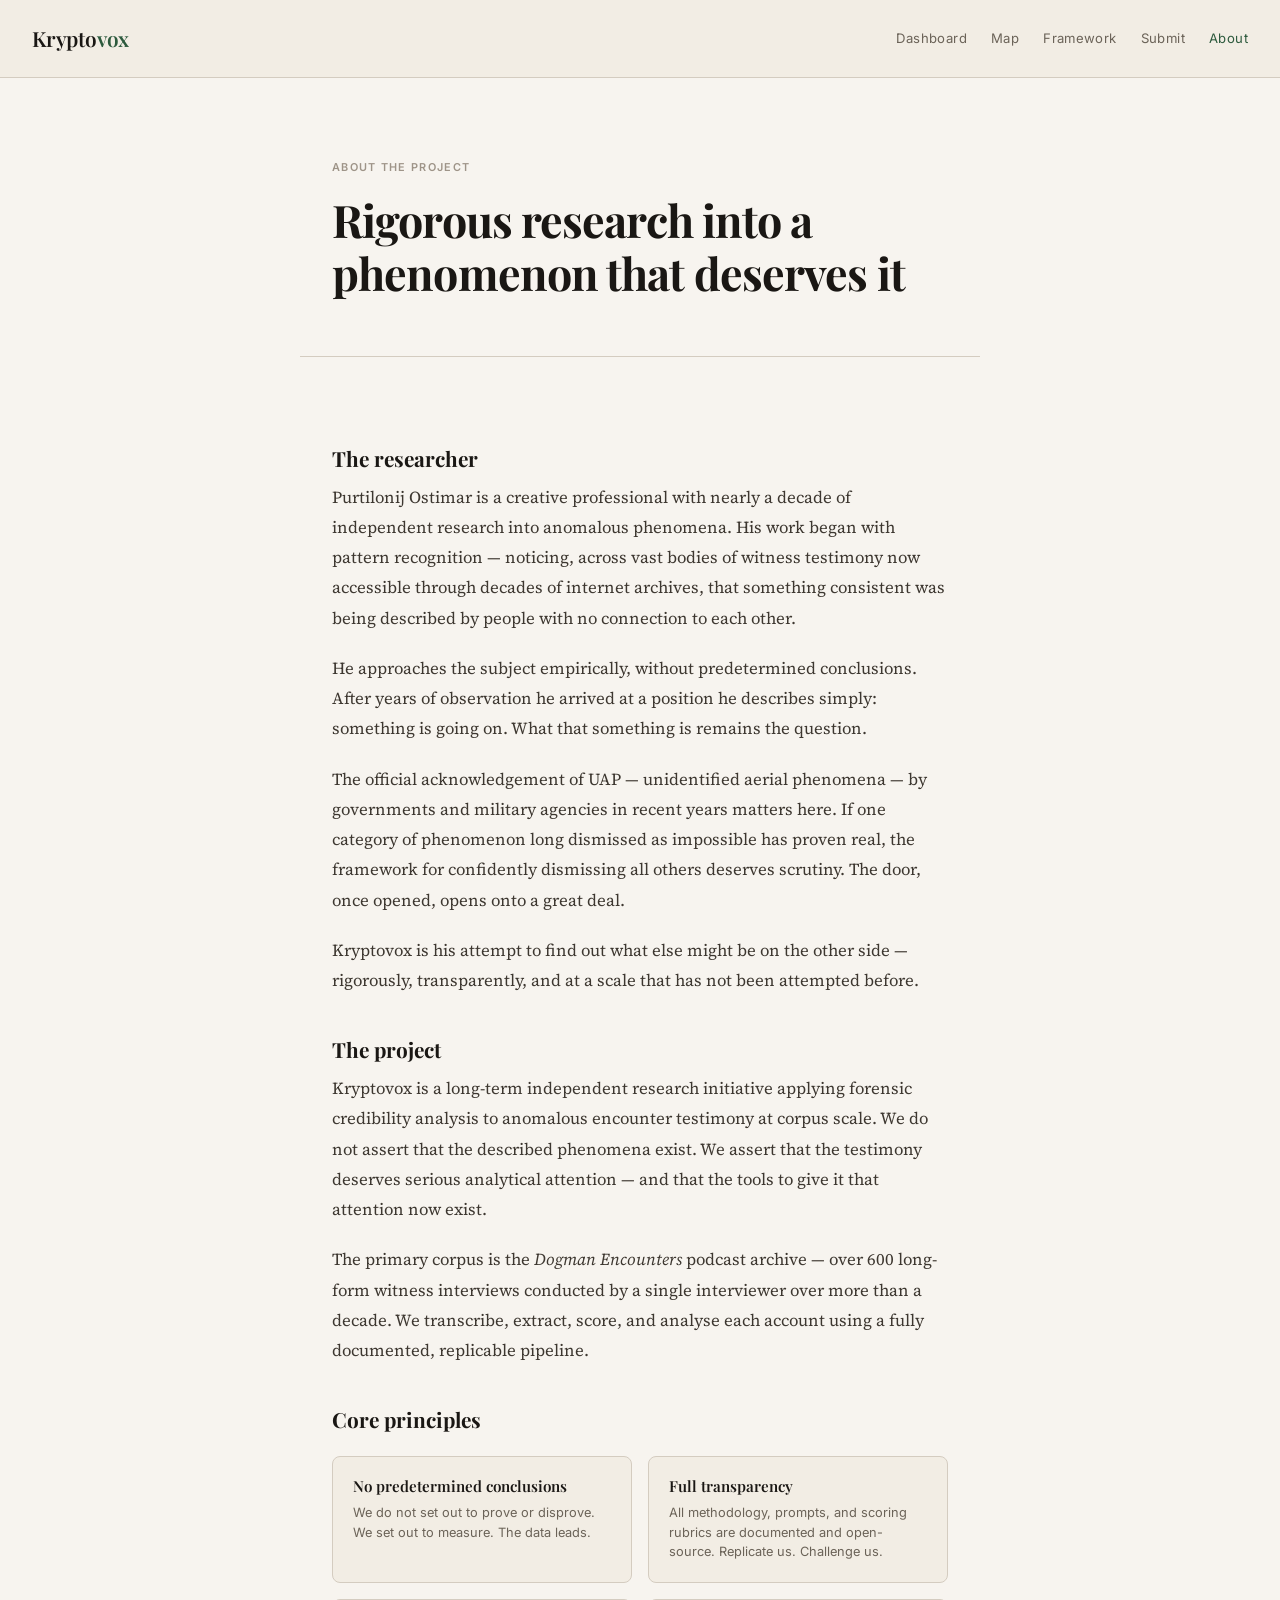
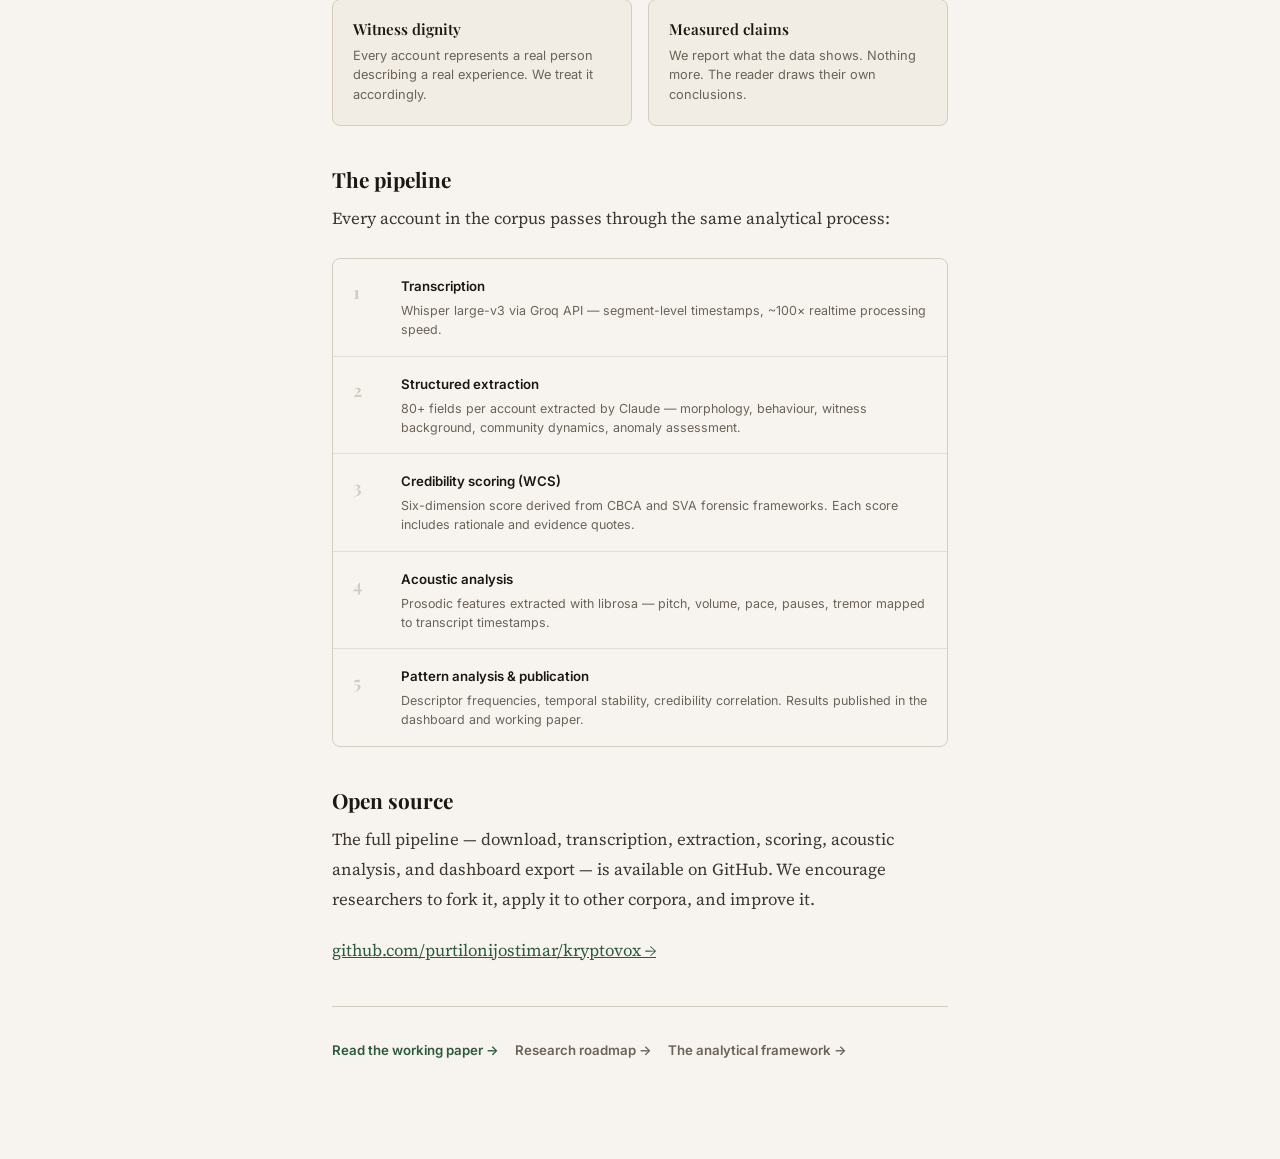
==== docs/about.html @ d1271a33 "design: nav trimmed to 5 items — Dashboard, Map, Framework, Submit, About; paper+roadmap discoverabl" ====
<!DOCTYPE html>
<html lang="en">
<head>
<meta charset="UTF-8">
<meta name="viewport" content="width=device-width, initial-scale=1.0">
<title>Kryptovox — About</title>
<link rel="stylesheet" href="style.css">
<style>
  .about-hero {
    padding: 5rem 2rem 3.5rem;
    border-bottom: 1px solid var(--rule);
    max-width: var(--max-prose);
    margin: 0 auto;
  }
  .about-body {
    max-width: var(--max-prose);
    margin: 0 auto;
    padding: 3rem 2rem 6rem;
  }
  .about-body h2 {
    font-family: var(--serif-display);
    font-size: 1.3rem;
    font-weight: 700;
    color: var(--ink);
    margin: 2.5rem 0 0.75rem;
  }
  .about-body p {
    color: var(--ink-mid);
    margin-bottom: 1.25rem;
  }
  .principles-grid {
    display: grid;
    grid-template-columns: repeat(auto-fit, minmax(240px, 1fr));
    gap: 1rem;
    margin: 1.5rem 0;
  }
  .principle-card {
    background: var(--paper-warm);
    border: 1px solid var(--rule);
    border-radius: 8px;
    padding: 1.25rem;
  }
  .principle-card h3 {
    font-family: var(--serif-display);
    font-size: 0.95rem;
    font-weight: 600;
    color: var(--ink);
    margin-bottom: 0.4rem;
  }
  .principle-card p {
    font-family: var(--sans);
    font-size: 0.8rem;
    color: var(--ink-soft);
    line-height: 1.55;
    margin: 0;
  }
  .pipeline-steps {
    margin: 1.5rem 0;
    border: 1px solid var(--rule);
    border-radius: 8px;
    overflow: hidden;
  }
  .pipeline-step {
    display: flex;
    gap: 1.25rem;
    padding: 1rem 1.25rem;
    border-bottom: 1px solid var(--rule-soft);
    align-items: flex-start;
  }
  .pipeline-step:last-child { border-bottom: none; }
  .pipeline-step-num {
    font-family: var(--serif-display);
    font-size: 1.1rem;
    font-weight: 700;
    color: var(--rule);
    flex-shrink: 0;
    width: 28px;
    padding-top: 1px;
  }
  .pipeline-step-title {
    font-family: var(--sans);
    font-size: 0.83rem;
    font-weight: 600;
    color: var(--ink);
    margin-bottom: 0.2rem;
  }
  .pipeline-step-desc {
    font-family: var(--sans);
    font-size: 0.78rem;
    color: var(--ink-soft);
    line-height: 1.5;
  }
</style>
</head>
<body>
<header class="site-header">
  <a href="landing.html" class="wordmark">Krypto<span>vox</span></a>
  <nav class="site-nav">
    <a href="index.html">Dashboard</a>
    <a href="map.html">Map</a>
    <a href="framework.html">Framework</a>
    <a href="submit.html">Submit</a>
    
    <a href="about.html" class="active">About</a>
  </nav>
</header>

<div class="about-hero">
  <div class="section-label">About the project</div>
  <div class="display-title mt-2">Rigorous research into a phenomenon that deserves it</div>
</div>

<div class="about-body">

  <h2>The researcher</h2>
  <p>
    Purtilonij Ostimar is a creative professional with nearly a decade of independent research into anomalous phenomena.
    His work began with pattern recognition — noticing, across vast bodies of witness testimony now accessible through
    decades of internet archives, that something consistent was being described by people with no connection to each other.
  </p>
  <p>
    He approaches the subject empirically, without predetermined conclusions. After years of observation he arrived at
    a position he describes simply: something is going on. What that something is remains the question.
  </p>
  <p>
    The official acknowledgement of UAP — unidentified aerial phenomena — by governments and military agencies in
    recent years matters here. If one category of phenomenon long dismissed as impossible has proven real,
    the framework for confidently dismissing all others deserves scrutiny. The door, once opened, opens onto a great deal.
  </p>
  <p>
    Kryptovox is his attempt to find out what else might be on the other side — rigorously, transparently,
    and at a scale that has not been attempted before.
  </p>

  <h2>The project</h2>
  <p>
    Kryptovox is a long-term independent research initiative applying forensic credibility analysis to anomalous
    encounter testimony at corpus scale. We do not assert that the described phenomena exist. We assert that the
    testimony deserves serious analytical attention — and that the tools to give it that attention now exist.
  </p>
  <p>
    The primary corpus is the <em>Dogman Encounters</em> podcast archive — over 600 long-form witness interviews
    conducted by a single interviewer over more than a decade. We transcribe, extract, score, and analyse each account
    using a fully documented, replicable pipeline.
  </p>

  <h2>Core principles</h2>
  <div class="principles-grid">
    <div class="principle-card">
      <h3>No predetermined conclusions</h3>
      <p>We do not set out to prove or disprove. We set out to measure. The data leads.</p>
    </div>
    <div class="principle-card">
      <h3>Full transparency</h3>
      <p>All methodology, prompts, and scoring rubrics are documented and open-source. Replicate us. Challenge us.</p>
    </div>
    <div class="principle-card">
      <h3>Witness dignity</h3>
      <p>Every account represents a real person describing a real experience. We treat it accordingly.</p>
    </div>
    <div class="principle-card">
      <h3>Measured claims</h3>
      <p>We report what the data shows. Nothing more. The reader draws their own conclusions.</p>
    </div>
  </div>

  <h2>The pipeline</h2>
  <p>Every account in the corpus passes through the same analytical process:</p>
  <div class="pipeline-steps">
    <div class="pipeline-step">
      <div class="pipeline-step-num">1</div>
      <div>
        <div class="pipeline-step-title">Transcription</div>
        <div class="pipeline-step-desc">Whisper large-v3 via Groq API — segment-level timestamps, ~100× realtime processing speed.</div>
      </div>
    </div>
    <div class="pipeline-step">
      <div class="pipeline-step-num">2</div>
      <div>
        <div class="pipeline-step-title">Structured extraction</div>
        <div class="pipeline-step-desc">80+ fields per account extracted by Claude — morphology, behaviour, witness background, community dynamics, anomaly assessment.</div>
      </div>
    </div>
    <div class="pipeline-step">
      <div class="pipeline-step-num">3</div>
      <div>
        <div class="pipeline-step-title">Credibility scoring (WCS)</div>
        <div class="pipeline-step-desc">Six-dimension score derived from CBCA and SVA forensic frameworks. Each score includes rationale and evidence quotes.</div>
      </div>
    </div>
    <div class="pipeline-step">
      <div class="pipeline-step-num">4</div>
      <div>
        <div class="pipeline-step-title">Acoustic analysis</div>
        <div class="pipeline-step-desc">Prosodic features extracted with librosa — pitch, volume, pace, pauses, tremor mapped to transcript timestamps.</div>
      </div>
    </div>
    <div class="pipeline-step">
      <div class="pipeline-step-num">5</div>
      <div>
        <div class="pipeline-step-title">Pattern analysis &amp; publication</div>
        <div class="pipeline-step-desc">Descriptor frequencies, temporal stability, credibility correlation. Results published in the dashboard and working paper.</div>
      </div>
    </div>
  </div>

  <h2>Open source</h2>
  <p>
    The full pipeline — download, transcription, extraction, scoring, acoustic analysis, and dashboard export —
    is available on GitHub. We encourage researchers to fork it, apply it to other corpora, and improve it.
  </p>
  <p>
    <a href="https://github.com/purtilonijostimar/kryptovox" style="color:var(--accent)">github.com/purtilonijostimar/kryptovox →</a>
  </p>

  <div style="display:flex;gap:1rem;flex-wrap:wrap;margin-top:2.5rem;padding-top:2rem;border-top:1px solid var(--rule)">
    <a href="paper.html" style="font-family:var(--sans);font-size:0.83rem;font-weight:600;color:var(--accent);text-decoration:none">Read the working paper →</a>
    <a href="roadmap.html" style="font-family:var(--sans);font-size:0.83rem;font-weight:600;color:var(--ink-soft);text-decoration:none">Research roadmap →</a>
    <a href="framework.html" style="font-family:var(--sans);font-size:0.83rem;font-weight:600;color:var(--ink-soft);text-decoration:none">The analytical framework →</a>
  </div>

</div>
</body>
</html>
---- docs/style.css ----
/* Kryptovox — Shared Design System */
@import url('https://fonts.googleapis.com/css2?family=Playfair+Display:ital,wght@0,400;0,600;0,700;1,400;1,600&family=Source+Serif+4:ital,opsz,wght@0,8..60,300;0,8..60,400;0,8..60,600;1,8..60,300;1,8..60,400&family=Inter:wght@300;400;500;600&display=swap');

:root {
  /* Paper palette */
  --paper:        #f7f4ef;
  --paper-warm:   #f2ede4;
  --paper-deep:   #e8e0d0;
  --ink:          #1a1714;
  --ink-mid:      #3d3730;
  --ink-soft:     #6b6358;
  --ink-faint:    #9e9488;
  --rule:         #d4ccc0;
  --rule-soft:    #e4ddd4;

  /* Accent — deep forest green */
  --accent:       #2d5a3d;
  --accent-light: #4a8a5e;
  --accent-bg:    #eef4f0;

  /* Warm amber for highlights */
  --amber:        #8a6420;
  --amber-bg:     #fdf6e8;

  /* Danger / flag */
  --flag:         #7a2020;
  --flag-bg:      #fdf0f0;

  /* Typography */
  --serif-display: 'Playfair Display', Georgia, serif;
  --serif-body:    'Source Serif 4', Georgia, serif;
  --sans:          'Inter', system-ui, sans-serif;

  /* Spacing */
  --max-prose:    680px;
  --max-wide:     1100px;
}

*, *::before, *::after { box-sizing: border-box; margin: 0; padding: 0; }

html { scroll-behavior: smooth; }

body {
  background:  var(--paper);
  color:       var(--ink);
  font-family: var(--serif-body);
  font-size:   1.05rem;
  line-height: 1.8;
  -webkit-font-smoothing: antialiased;
}

/* ── Site Header ─────────────────────────────────────────────────── */
.site-header {
  background:    var(--paper-warm);
  border-bottom: 1px solid var(--rule);
  padding:       1.25rem 2rem;
  display:       flex;
  align-items:   center;
  justify-content: space-between;
  gap:           1rem;
}
.site-nav {
  display:    flex;
  gap:        1.5rem;
  align-items: center;
  font-family: var(--sans);
  font-size:  0.82rem;
  letter-spacing: 0.03em;
  flex-wrap:  wrap;
}
.site-nav a {
  color:           var(--ink-soft);
  text-decoration: none;
  transition:      color 0.15s;
}
.site-nav a:hover,
.site-nav a.active { color: var(--accent); }

.wordmark {
  font-family: var(--serif-display);
  font-size:   1.3rem;
  font-weight: 600;
  color:       var(--ink);
  letter-spacing: -0.01em;
  text-decoration: none;
}
.wordmark span { color: var(--accent); }

/* ── Typography ──────────────────────────────────────────────────── */
h1, h2, h3, h4 {
  font-family:  var(--serif-display);
  line-height:  1.25;
  color:        var(--ink);
}

.display-title {
  font-family:  var(--serif-display);
  font-size:    clamp(1.8rem, 4vw, 2.8rem);
  font-weight:  700;
  line-height:  1.18;
  letter-spacing: -0.02em;
  color:        var(--ink);
}

.display-subtitle {
  font-family:  var(--serif-body);
  font-size:    1.15rem;
  font-weight:  300;
  font-style:   italic;
  color:        var(--ink-soft);
  line-height:  1.6;
}

p {
  margin-bottom: 1.25rem;
  color:         var(--ink-mid);
}

/* ── Section label (all-caps sans) ──────────────────────────────── */
.section-label {
  font-family:    var(--sans);
  font-size:      0.68rem;
  font-weight:    600;
  text-transform: uppercase;
  letter-spacing: 0.12em;
  color:          var(--ink-faint);
  margin-bottom:  0.6rem;
}

/* ── Pull quote ──────────────────────────────────────────────────── */
.pull-quote {
  font-family:  var(--serif-display);
  font-size:    clamp(1.1rem, 2.5vw, 1.5rem);
  font-style:   italic;
  line-height:  1.5;
  color:        var(--ink);
  border-left:  3px solid var(--accent);
  padding:      0.75rem 0 0.75rem 1.5rem;
  margin:       2rem 0;
}

/* ── Evidence quote ──────────────────────────────────────────────── */
.evidence-quote {
  background:   var(--amber-bg);
  border-left:  3px solid var(--amber);
  padding:      0.6rem 1rem;
  border-radius: 0 4px 4px 0;
  font-style:   italic;
  font-size:    0.88rem;
  color:        var(--amber);
  margin:       0.4rem 0;
}

/* ── Abstract box ────────────────────────────────────────────────── */
.abstract-box {
  background:   var(--paper-deep);
  border:       1px solid var(--rule);
  border-radius: 6px;
  padding:      1.5rem 1.75rem;
  margin:       2rem 0 2.5rem;
}
.abstract-box p {
  font-size:   0.92rem;
  line-height: 1.75;
  color:       var(--ink-mid);
  margin:      0;
}

/* ── Section divider ─────────────────────────────────────────────── */
.section-rule {
  border:        none;
  border-top:    1px solid var(--rule);
  margin:        3rem 0 2rem;
}

/* ── Stat card ───────────────────────────────────────────────────── */
.stat-card {
  background:    var(--paper-warm);
  border:        1px solid var(--rule);
  border-radius: 8px;
  padding:       1.25rem 1.5rem;
  display:       flex;
  flex-direction: column;
  gap:           0.3rem;
}
.stat-card .stat-value {
  font-family:   var(--serif-display);
  font-size:     2rem;
  font-weight:   700;
  line-height:   1;
  color:         var(--ink);
}
.stat-card .stat-label {
  font-family:   var(--sans);
  font-size:     0.72rem;
  font-weight:   500;
  color:         var(--ink-soft);
  line-height:   1.3;
}
.stat-card .stat-label-note {
  color:         var(--ink-faint);
  font-weight:   400;
}

/* ── WCS badge ───────────────────────────────────────────────────── */
.wcs-badge {
  display:       inline-block;
  font-family:   var(--sans);
  font-size:     0.72rem;
  font-weight:   600;
  padding:       3px 10px;
  border-radius: 999px;
  letter-spacing: 0.04em;
}
.band-Exceptional { background: #d4edda; color: #155724; border: 1px solid #b8ddc5; }
.band-Strong      { background: #d4e3f5; color: #1a3a5c; border: 1px solid #b8d0ea; }
.band-Moderate    { background: #fef3d4; color: #7a5800; border: 1px solid #f0dea0; }
.band-Weak        { background: #fde8d4; color: #7a3000; border: 1px solid #f0c8a0; }
.band-Unreliable  { background: #fdd4d4; color: #7a0000; border: 1px solid #f0a0a0; }

/* ── Flag chips ──────────────────────────────────────────────────── */
.flag-chip {
  display:       inline-block;
  font-family:   var(--sans);
  font-size:     0.68rem;
  padding:       2px 8px;
  border-radius: 999px;
  background:    var(--paper-deep);
  color:         var(--ink-faint);
  border:        1px solid var(--rule);
}
.flag-chip.active {
  background:    var(--accent-bg);
  color:         var(--accent);
  border-color:  #b8d4c0;
}

/* ── Account card ────────────────────────────────────────────────── */
.account-card {
  background:    var(--paper-warm);
  border:        1px solid var(--rule);
  border-radius: 8px;
  padding:       1.25rem;
  cursor:        pointer;
  transition:    border-color 0.15s, box-shadow 0.15s;
}
.account-card:hover {
  border-color: var(--accent-light);
  box-shadow:   0 2px 12px rgba(45, 90, 61, 0.08);
}
.account-card .card-title {
  font-family:  var(--serif-display);
  font-size:    0.92rem;
  font-weight:  600;
  line-height:  1.35;
  color:        var(--ink);
  margin-bottom: 0.6rem;
}

/* ── Dim bars ────────────────────────────────────────────────────── */
.dim-bars {
  display:               grid;
  grid-template-columns: repeat(6, 1fr);
  gap:                   4px;
  margin:                0.75rem 0;
}
.dim-bar { text-align: center; }
.dim-bar .bar-wrap {
  background:    var(--rule-soft);
  border-radius: 3px;
  height:        36px;
  display:       flex;
  align-items:   flex-end;
  overflow:      hidden;
}
.dim-bar .bar-fill {
  width:         100%;
  border-radius: 3px;
  transition:    height 0.3s;
}
.dim-bar .dim-label {
  font-family:   var(--sans);
  font-size:     0.6rem;
  color:         var(--ink-faint);
  margin-top:    3px;
  letter-spacing: 0.04em;
}
.dim-bar .dim-val {
  font-family:   var(--sans);
  font-size:     0.68rem;
  font-weight:   600;
  color:         var(--ink-mid);
}

/* ── Table ───────────────────────────────────────────────────────── */
table {
  width:           100%;
  border-collapse: collapse;
  font-family:     var(--sans);
  font-size:       0.83rem;
  margin:          1.5rem 0;
}
th {
  text-align:    left;
  padding:       0.5rem 0.75rem;
  background:    var(--paper-deep);
  color:         var(--ink-soft);
  font-weight:   600;
  border-bottom: 2px solid var(--rule);
  font-size:     0.75rem;
  text-transform: uppercase;
  letter-spacing: 0.05em;
}
td {
  padding:       0.5rem 0.75rem;
  border-bottom: 1px solid var(--rule-soft);
  color:         var(--ink-mid);
}
tr:last-child td { border-bottom: none; }
tr:hover td { background: var(--paper-deep); }

/* ── Modal ───────────────────────────────────────────────────────── */
.modal-overlay {
  display:    none;
  position:   fixed;
  inset:      0;
  background: rgba(26, 23, 20, 0.6);
  backdrop-filter: blur(3px);
  z-index:    100;
  overflow-y: auto;
  padding:    2rem;
}
.modal-overlay.open { display: flex; align-items: flex-start; justify-content: center; }
.modal-box {
  background:    var(--paper);
  border:        1px solid var(--rule);
  border-radius: 10px;
  max-width:     760px;
  width:         100%;
  padding:       2.5rem;
  position:      relative;
  margin:        auto;
  box-shadow:    0 8px 40px rgba(26,23,20,0.15);
}
.modal-close {
  position:   absolute;
  top:        1.25rem;
  right:      1.25rem;
  background: none;
  border:     none;
  color:      var(--ink-faint);
  font-size:  1.2rem;
  cursor:     pointer;
  font-family: var(--sans);
  padding:    4px 8px;
  border-radius: 4px;
  transition: background 0.15s;
}
.modal-close:hover { background: var(--paper-deep); }

/* ── Filter bar ──────────────────────────────────────────────────── */
.filter-bar {
  display:     flex;
  gap:         0.5rem;
  flex-wrap:   wrap;
  align-items: center;
  margin-bottom: 1.5rem;
}
.filter-btn {
  font-family:  var(--sans);
  font-size:    0.78rem;
  padding:      5px 14px;
  border-radius: 999px;
  border:       1px solid var(--rule);
  background:   var(--paper-warm);
  color:        var(--ink-soft);
  cursor:       pointer;
  transition:   all 0.15s;
  letter-spacing: 0.02em;
}
.filter-btn:hover { border-color: var(--accent-light); color: var(--accent); }
.filter-btn.active {
  background:   var(--accent);
  border-color: var(--accent);
  color:        white;
}
.filter-input {
  font-family:  var(--sans);
  font-size:    0.78rem;
  padding:      5px 14px;
  border-radius: 999px;
  border:       1px solid var(--rule);
  background:   white;
  color:        var(--ink);
  outline:      none;
  width:        200px;
}
.filter-input:focus { border-color: var(--accent-light); }

/* ── TOC ─────────────────────────────────────────────────────────── */
.toc-box {
  background:    var(--paper-warm);
  border:        1px solid var(--rule);
  border-radius: 6px;
  padding:       1.25rem 1.5rem;
  margin:        2rem 0;
}
.toc-box ol {
  padding-left: 1.25rem;
  font-family:  var(--sans);
  font-size:    0.85rem;
}
.toc-box li { margin-bottom: 0.3rem; }
.toc-box a { color: var(--accent); text-decoration: none; }
.toc-box a:hover { text-decoration: underline; }

/* ── Placeholder ─────────────────────────────────────────────────── */
.placeholder-block {
  background:    var(--paper-deep);
  border:        1px dashed var(--rule);
  border-radius: 6px;
  padding:       1rem 1.25rem;
  font-family:   var(--sans);
  font-size:     0.8rem;
  color:         var(--ink-faint);
  font-style:    italic;
  margin:        1.5rem 0;
}

/* ── Utilities ───────────────────────────────────────────────────── */
.prose { max-width: var(--max-prose); margin: 0 auto; }
.wide  { max-width: var(--max-wide);  margin: 0 auto; }
.container { padding: 0 2rem; }

.text-muted   { color: var(--ink-faint); }
.text-sans    { font-family: var(--sans); }
.text-display { font-family: var(--serif-display); }
.text-sm      { font-size: 0.83rem; }
.text-xs      { font-size: 0.72rem; }

.mt-1 { margin-top: 0.5rem; }
.mt-2 { margin-top: 1rem; }
.mt-3 { margin-top: 1.5rem; }
.mt-4 { margin-top: 2rem; }
.mb-1 { margin-bottom: 0.5rem; }
.mb-2 { margin-bottom: 1rem; }
.mb-3 { margin-bottom: 1.5rem; }
.mb-4 { margin-bottom: 2rem; }

/* ── Responsive ──────────────────────────────────────────────────── */
@media (max-width: 640px) {
  .site-header { padding: 1rem; }
  .container   { padding: 0 1rem; }
  .modal-overlay { padding: 1rem; }
  .modal-box   { padding: 1.5rem; }
}
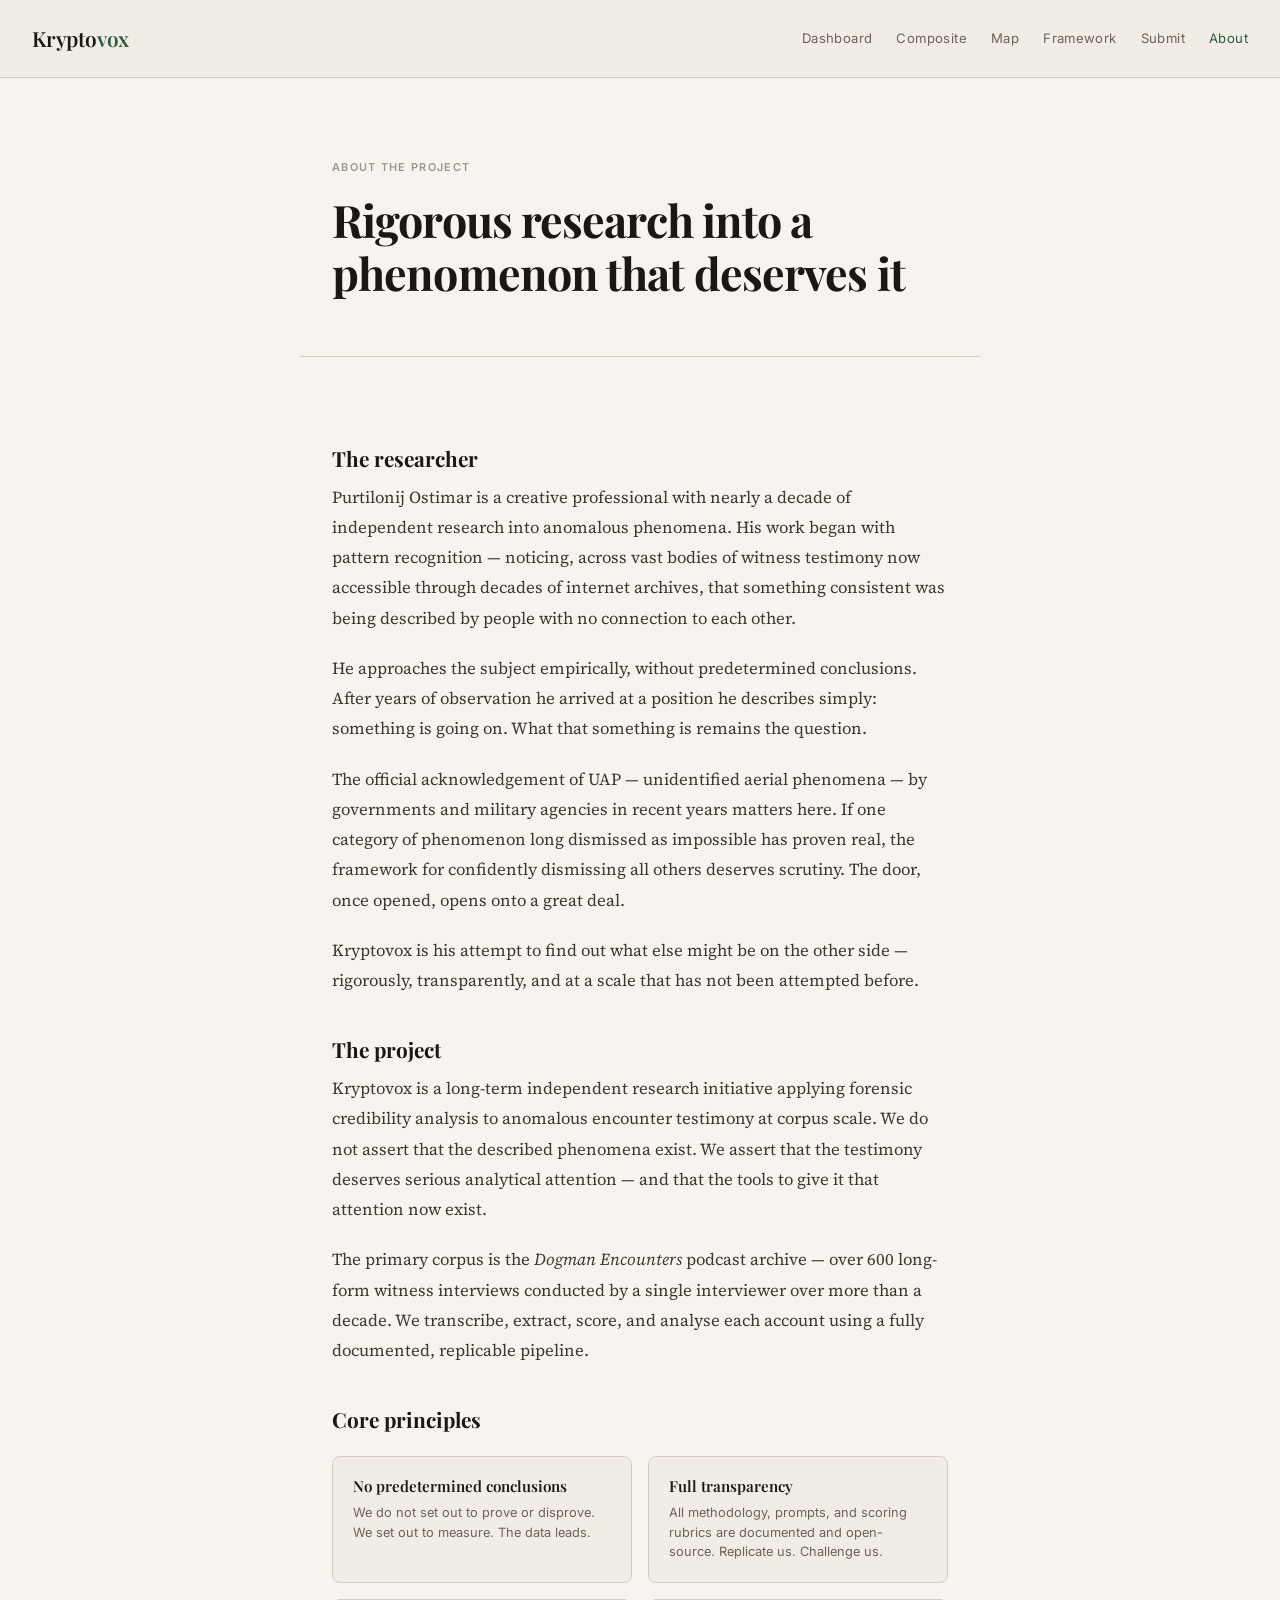
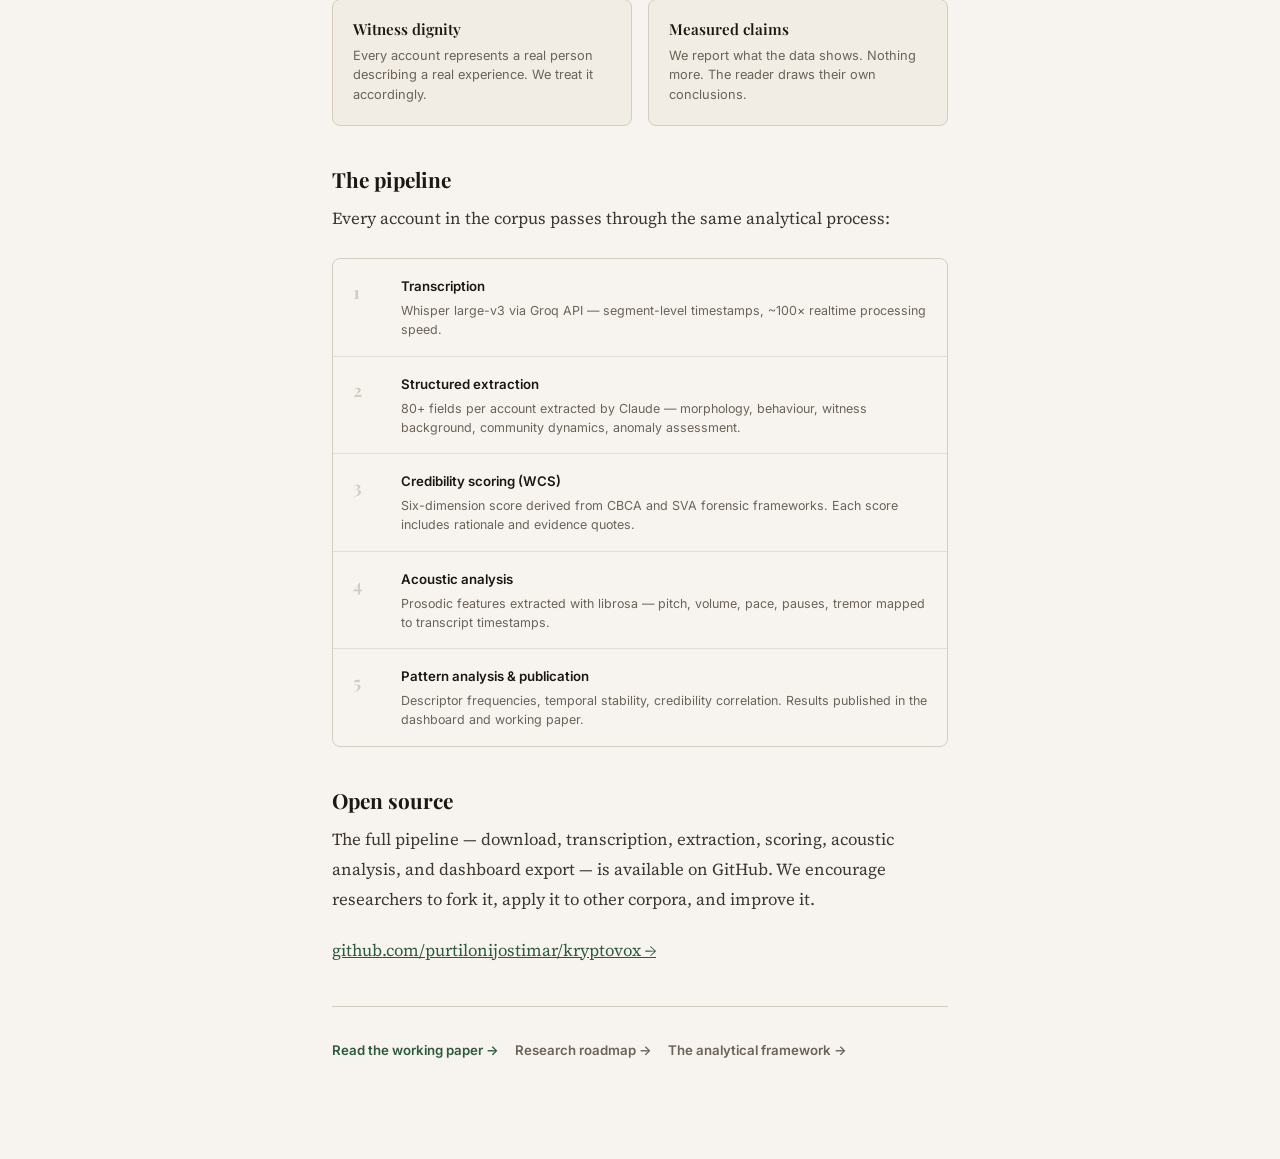
==== commit 50a9ae24: "feat: forensic composite profile page — morphology, colouration, behaviour, SVG silhouette, witness " ====
--- a/docs/about.html
+++ b/docs/about.html
@@ -97,10 +97,10 @@
   <a href="landing.html" class="wordmark">Krypto<span>vox</span></a>
   <nav class="site-nav">
     <a href="index.html">Dashboard</a>
+    <a href="composite.html">Composite</a>
     <a href="map.html">Map</a>
     <a href="framework.html">Framework</a>
     <a href="submit.html">Submit</a>
-    
     <a href="about.html" class="active">About</a>
   </nav>
 </header>
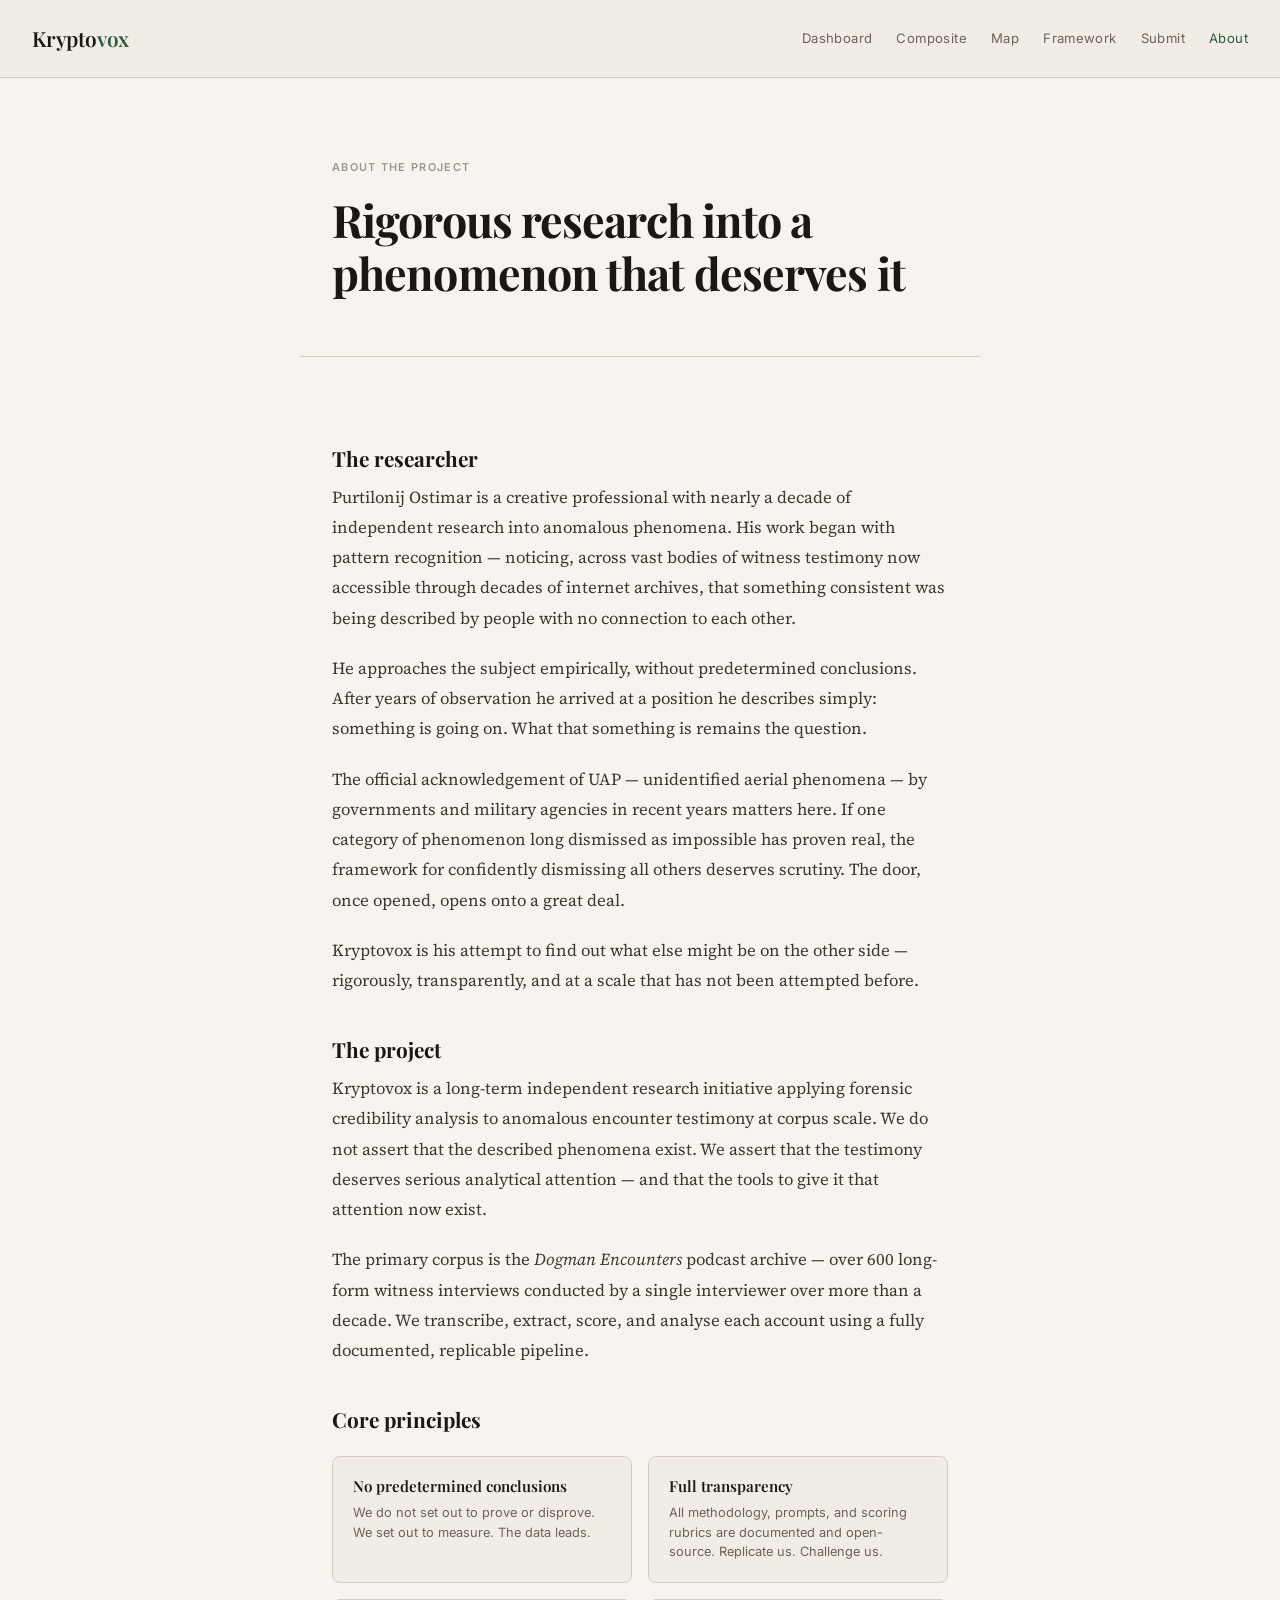
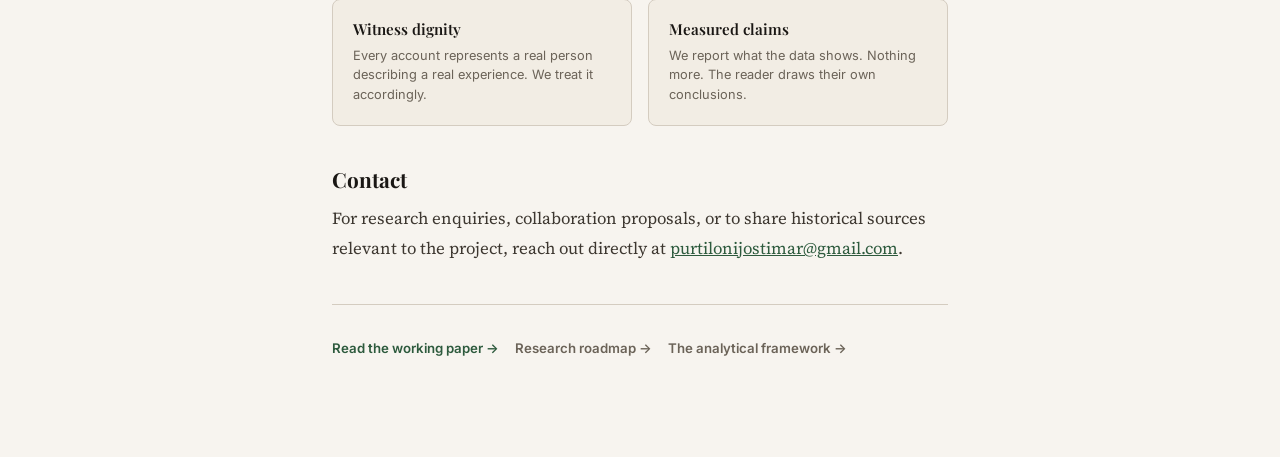
==== commit 0b9ad66d: "feat: about page — remove pipeline + open source sections; add contact email" ====
--- a/docs/about.html
+++ b/docs/about.html
@@ -164,53 +164,10 @@
     </div>
   </div>
 
-  <h2>The pipeline</h2>
-  <p>Every account in the corpus passes through the same analytical process:</p>
-  <div class="pipeline-steps">
-    <div class="pipeline-step">
-      <div class="pipeline-step-num">1</div>
-      <div>
-        <div class="pipeline-step-title">Transcription</div>
-        <div class="pipeline-step-desc">Whisper large-v3 via Groq API — segment-level timestamps, ~100× realtime processing speed.</div>
-      </div>
-    </div>
-    <div class="pipeline-step">
-      <div class="pipeline-step-num">2</div>
-      <div>
-        <div class="pipeline-step-title">Structured extraction</div>
-        <div class="pipeline-step-desc">80+ fields per account extracted by Claude — morphology, behaviour, witness background, community dynamics, anomaly assessment.</div>
-      </div>
-    </div>
-    <div class="pipeline-step">
-      <div class="pipeline-step-num">3</div>
-      <div>
-        <div class="pipeline-step-title">Credibility scoring (WCS)</div>
-        <div class="pipeline-step-desc">Six-dimension score derived from CBCA and SVA forensic frameworks. Each score includes rationale and evidence quotes.</div>
-      </div>
-    </div>
-    <div class="pipeline-step">
-      <div class="pipeline-step-num">4</div>
-      <div>
-        <div class="pipeline-step-title">Acoustic analysis</div>
-        <div class="pipeline-step-desc">Prosodic features extracted with librosa — pitch, volume, pace, pauses, tremor mapped to transcript timestamps.</div>
-      </div>
-    </div>
-    <div class="pipeline-step">
-      <div class="pipeline-step-num">5</div>
-      <div>
-        <div class="pipeline-step-title">Pattern analysis &amp; publication</div>
-        <div class="pipeline-step-desc">Descriptor frequencies, temporal stability, credibility correlation. Results published in the dashboard and working paper.</div>
-      </div>
-    </div>
-  </div>
-
-  <h2>Open source</h2>
+  <h2>Contact</h2>
   <p>
-    The full pipeline — download, transcription, extraction, scoring, acoustic analysis, and dashboard export —
-    is available on GitHub. We encourage researchers to fork it, apply it to other corpora, and improve it.
-  </p>
-  <p>
-    <a href="https://github.com/purtilonijostimar/kryptovox" style="color:var(--accent)">github.com/purtilonijostimar/kryptovox →</a>
+    For research enquiries, collaboration proposals, or to share historical sources relevant to the project,
+    reach out directly at <a href="mailto:purtilonijostimar@gmail.com" style="color:var(--accent)">purtilonijostimar@gmail.com</a>.
   </p>
 
   <div style="display:flex;gap:1rem;flex-wrap:wrap;margin-top:2.5rem;padding-top:2rem;border-top:1px solid var(--rule)">
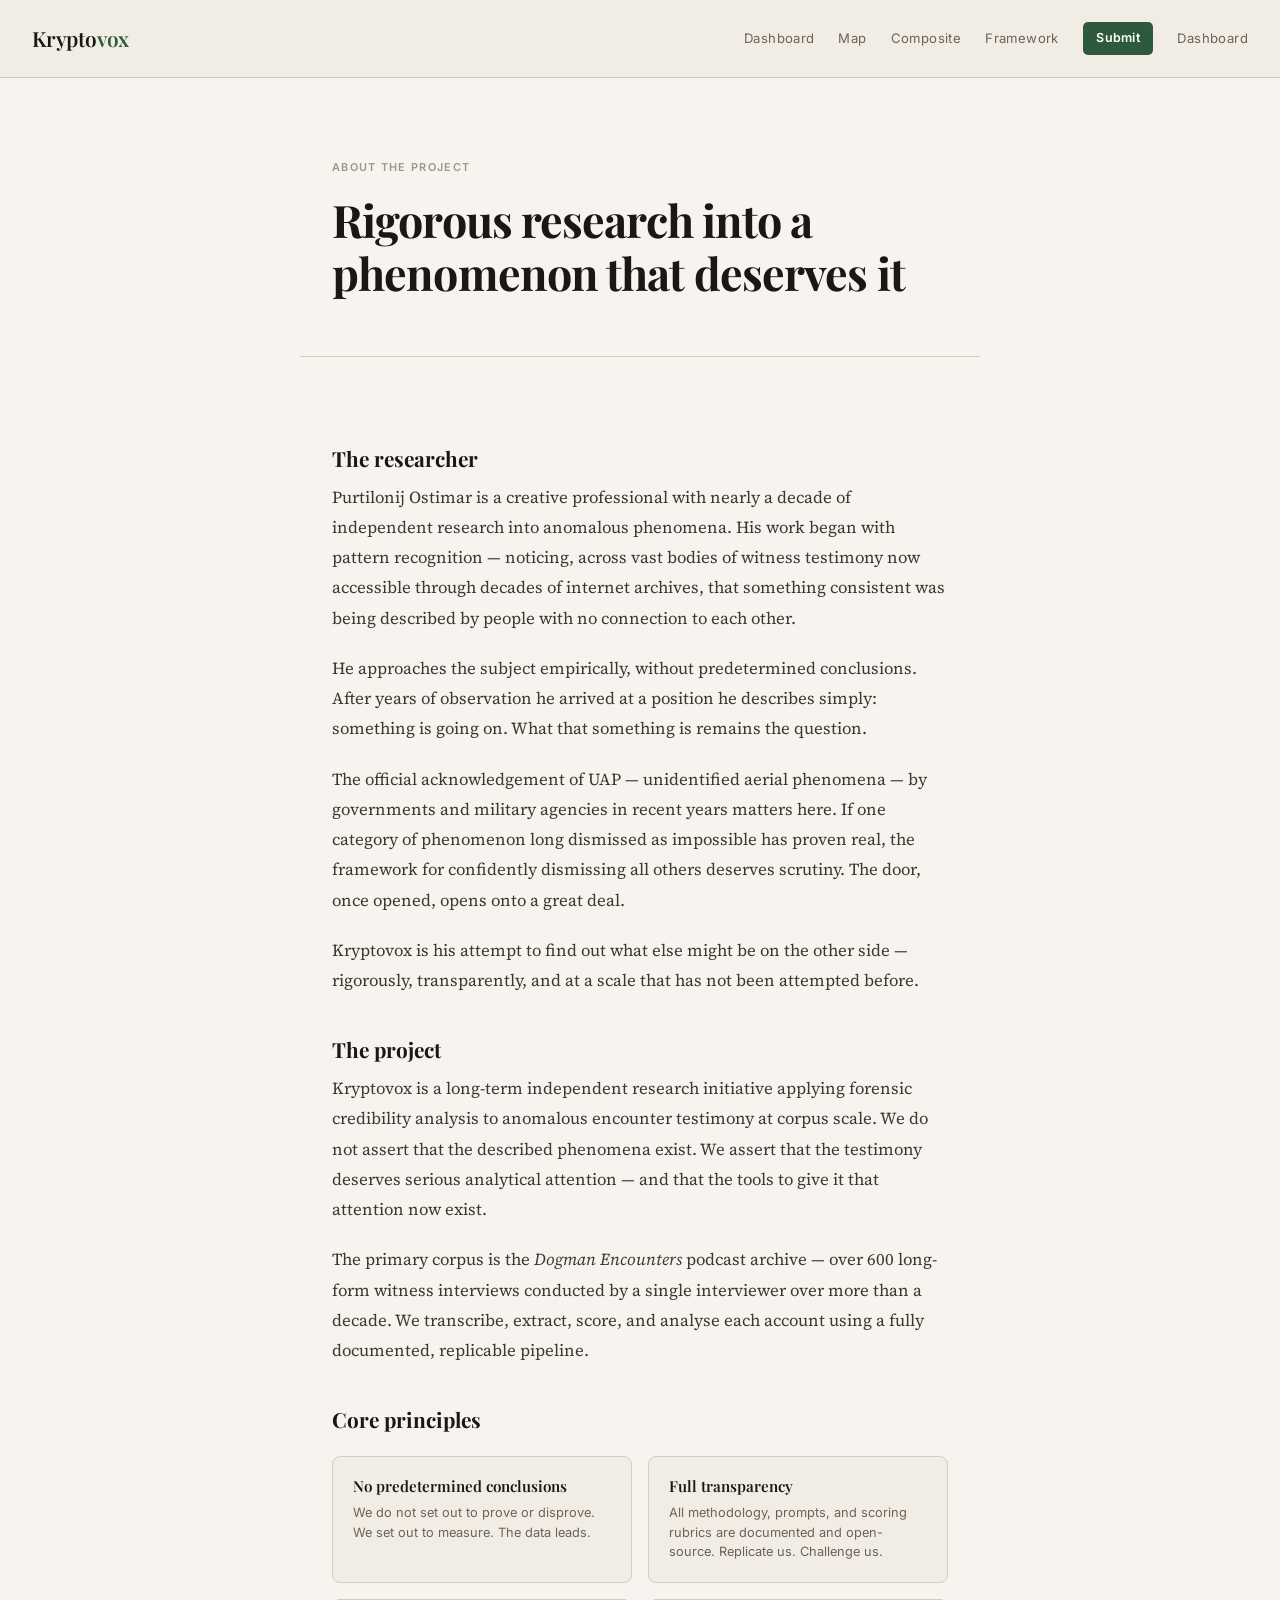
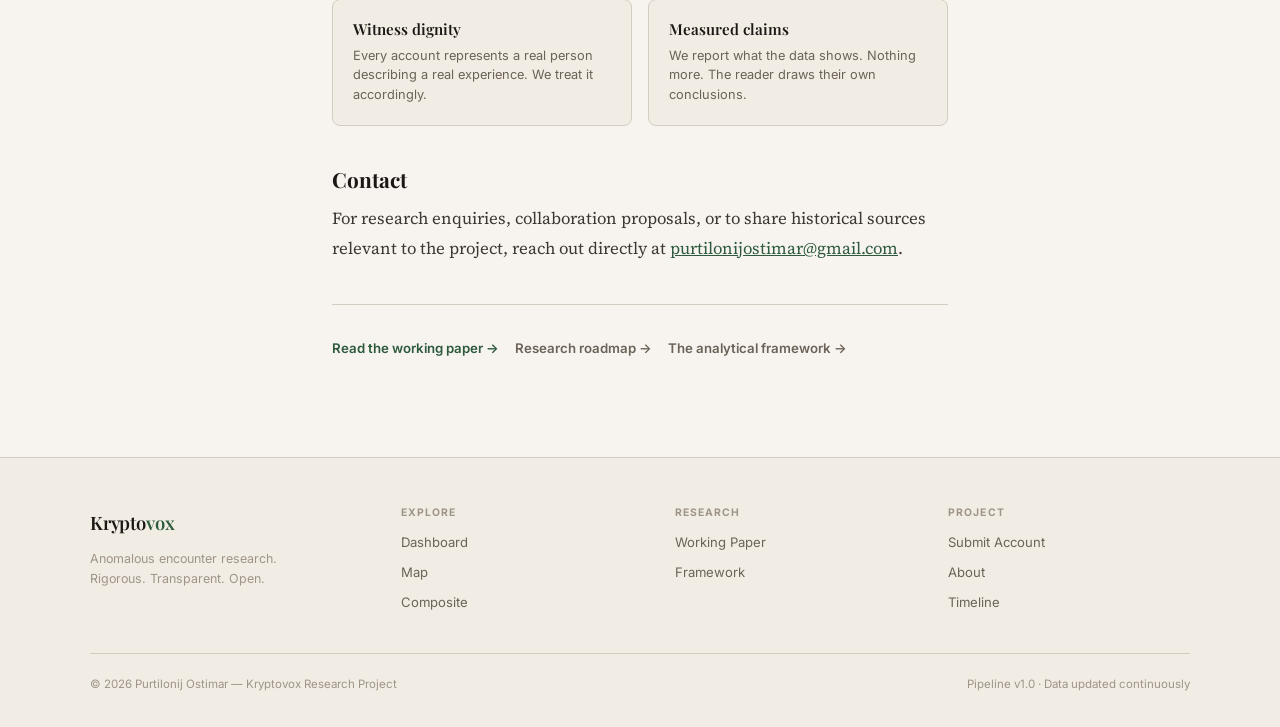
==== commit 25823866: "feat: unified nav (Dashboard/Map/Composite/Framework/Submit-btn) + 3-col footer on all 10 pages; foo" ====
--- a/docs/about.html
+++ b/docs/about.html
@@ -97,11 +97,11 @@
   <a href="landing.html" class="wordmark">Krypto<span>vox</span></a>
   <nav class="site-nav">
     <a href="index.html">Dashboard</a>
+    <a href="map.html">Map</a>
     <a href="composite.html">Composite</a>
-    <a href="map.html">Map</a>
     <a href="framework.html">Framework</a>
-    <a href="submit.html">Submit</a>
-    <a href="about.html" class="active">About</a>
+    <a href="submit.html" class="nav-submit">Submit</a>
+    <a href="index.html">Dashboard</a>
   </nav>
 </header>
 
@@ -177,5 +177,37 @@
   </div>
 
 </div>
+
+<footer class="site-footer">
+  <div class="site-footer-inner">
+    <div class="footer-brand">
+      <a href="landing.html" class="wordmark">Krypto<span>vox</span></a>
+      <p>Anomalous encounter research.<br>Rigorous. Transparent. Open.</p>
+    </div>
+    <div class="footer-cols">
+      <div class="footer-col">
+        <h4>Explore</h4>
+        <a href="index.html">Dashboard</a>
+        <a href="map.html">Map</a>
+        <a href="composite.html">Composite</a>
+      </div>
+      <div class="footer-col">
+        <h4>Research</h4>
+        <a href="paper.html">Working Paper</a>
+        <a href="framework.html">Framework</a>
+      </div>
+      <div class="footer-col">
+        <h4>Project</h4>
+        <a href="submit.html">Submit Account</a>
+        <a href="about.html">About</a>
+        <a href="roadmap.html">Timeline</a>
+      </div>
+    </div>
+  </div>
+  <div class="footer-bottom">
+    <span>© 2026 Purtilonij Ostimar — Kryptovox Research Project</span>
+    <span>Pipeline v1.0 · Data updated continuously</span>
+  </div>
+</footer>
 </body>
 </html>
--- a/docs/style.css
+++ b/docs/style.css
@@ -75,6 +75,85 @@
 }
 .site-nav a:hover,
 .site-nav a.active { color: var(--accent); }
+.nav-submit {
+  font-family:  var(--sans) !important;
+  font-size:    0.78rem !important;
+  font-weight:  600 !important;
+  padding:      0.32rem 0.85rem !important;
+  background:   var(--accent) !important;
+  color:        white !important;
+  border-radius:5px;
+  text-decoration: none !important;
+  letter-spacing: 0.02em;
+  transition:   background 0.15s;
+}
+.nav-submit:hover { background: var(--accent-light) !important; }
+
+/* ── Footer ──────────────────────────────────────────────────────── */
+.site-footer {
+  border-top:  1px solid var(--rule);
+  background:  var(--paper-warm);
+  padding:     3rem 2rem 2rem;
+  margin-top:  auto;
+}
+.site-footer-inner {
+  max-width: var(--max-wide);
+  margin:    0 auto;
+  display:   grid;
+  grid-template-columns: 1fr 3fr;
+  gap:       3rem;
+  align-items: start;
+}
+.footer-brand .wordmark { font-size: 1.15rem; }
+.footer-brand p {
+  font-family: var(--sans);
+  font-size:   0.78rem;
+  color:       var(--ink-faint);
+  line-height: 1.6;
+  margin-top:  0.5rem;
+  max-width:   200px;
+}
+.footer-cols {
+  display: grid;
+  grid-template-columns: repeat(3, 1fr);
+  gap: 2rem;
+}
+.footer-col h4 {
+  font-family:    var(--sans);
+  font-size:      0.65rem;
+  font-weight:    700;
+  letter-spacing: 0.1em;
+  text-transform: uppercase;
+  color:          var(--ink-faint);
+  margin-bottom:  0.75rem;
+}
+.footer-col a {
+  display:         block;
+  font-family:     var(--sans);
+  font-size:       0.82rem;
+  color:           var(--ink-soft);
+  text-decoration: none;
+  margin-bottom:   0.4rem;
+  transition:      color 0.15s;
+}
+.footer-col a:hover { color: var(--accent); }
+.footer-bottom {
+  max-width:   var(--max-wide);
+  margin:      2rem auto 0;
+  padding-top: 1.25rem;
+  border-top:  1px solid var(--rule);
+  display:     flex;
+  justify-content: space-between;
+  flex-wrap:   wrap;
+  gap:         0.5rem;
+  font-family: var(--sans);
+  font-size:   0.72rem;
+  color:       var(--ink-faint);
+}
+@media (max-width: 640px) {
+  .site-footer-inner { grid-template-columns: 1fr; gap: 2rem; }
+  .footer-cols       { grid-template-columns: repeat(2, 1fr); }
+}
 
 .wordmark {
   font-family: var(--serif-display);
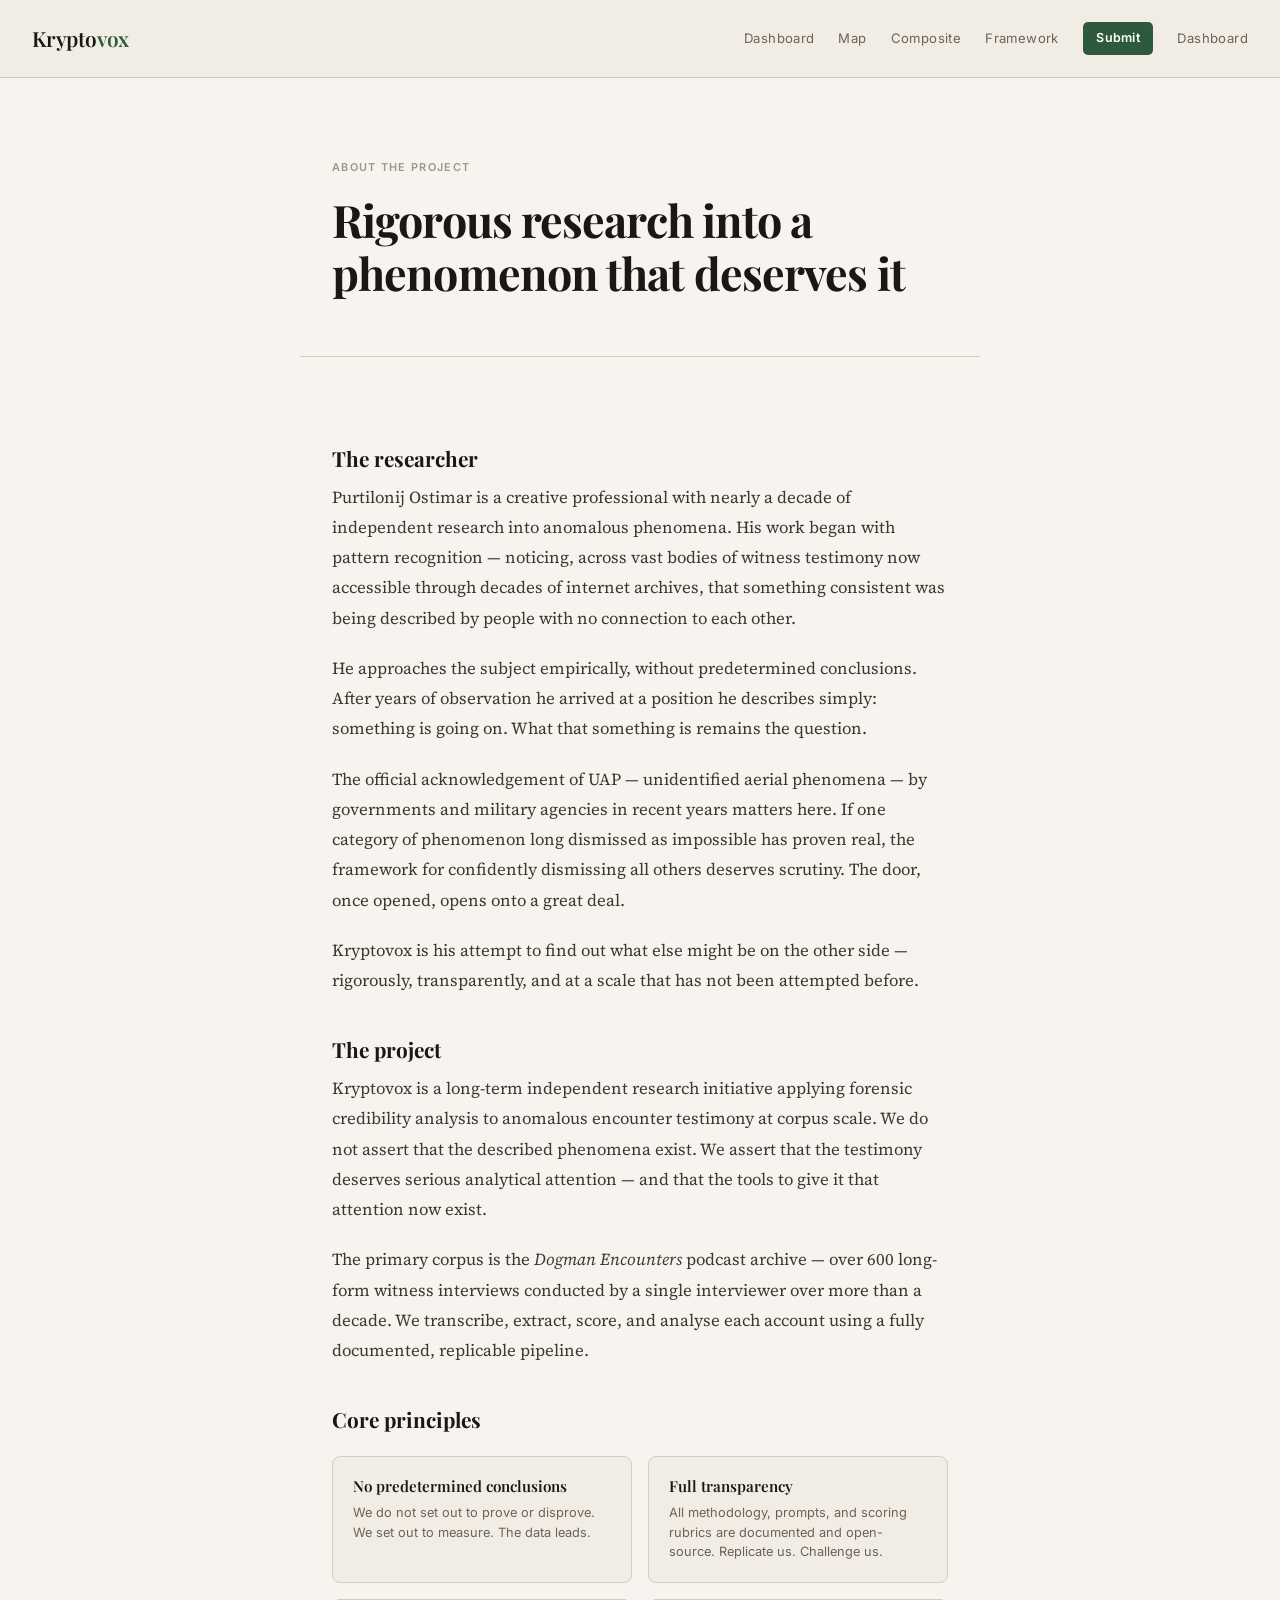
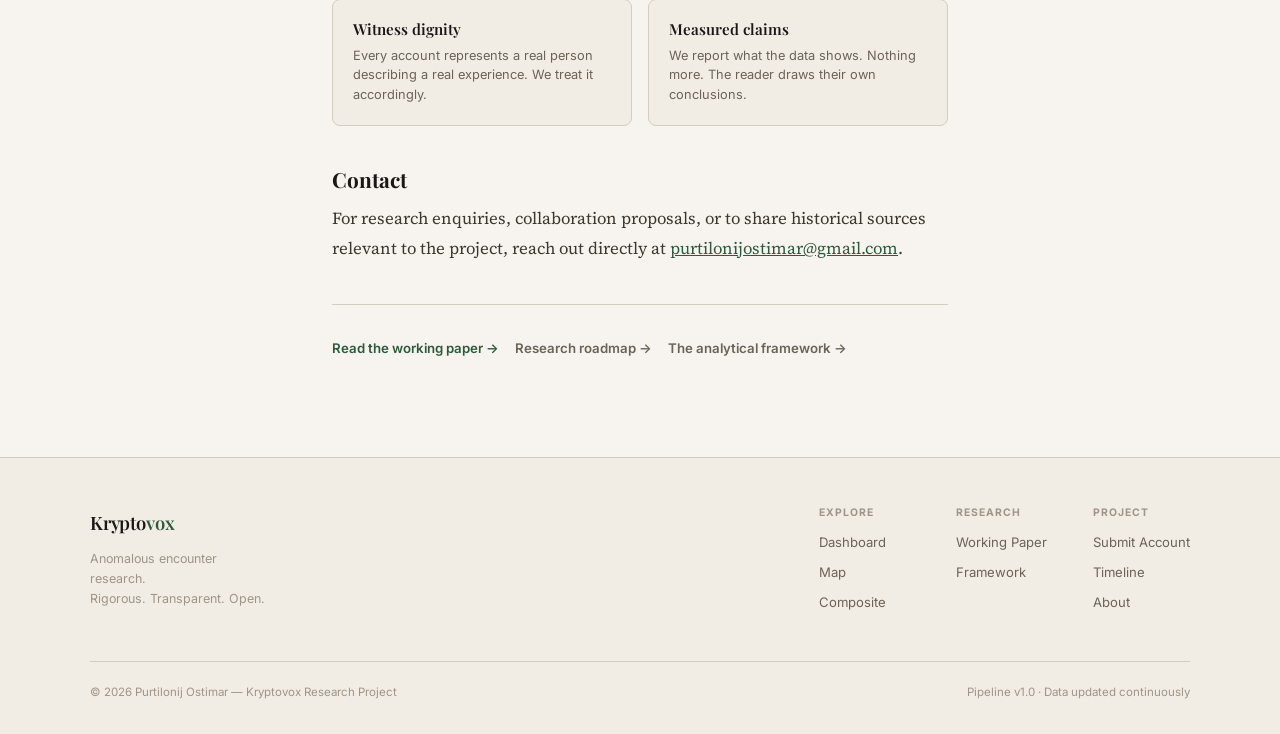
==== commit d4c8b088: "fix: footer cols right-aligned, tighter gap; About moved to bottom of Project col" ====
--- a/docs/about.html
+++ b/docs/about.html
@@ -199,8 +199,8 @@
       <div class="footer-col">
         <h4>Project</h4>
         <a href="submit.html">Submit Account</a>
+        <a href="roadmap.html">Timeline</a>
         <a href="about.html">About</a>
-        <a href="roadmap.html">Timeline</a>
       </div>
     </div>
   </div>
--- a/docs/style.css
+++ b/docs/style.css
@@ -99,10 +99,19 @@
 .site-footer-inner {
   max-width: var(--max-wide);
   margin:    0 auto;
-  display:   grid;
-  grid-template-columns: 1fr 3fr;
+  display:   flex;
+  justify-content: space-between;
+  align-items: start;
   gap:       3rem;
-  align-items: start;
+}
+.footer-brand { flex: 0 0 180px; }
+.footer-cols {
+  display:               grid;
+  grid-template-columns: repeat(3, 1fr);
+  gap:                   1.25rem 2.5rem;
+  margin-left:           auto;
+  justify-items:         start;
+  align-items:           start;
 }
 .footer-brand .wordmark { font-size: 1.15rem; }
 .footer-brand p {
@@ -113,11 +122,7 @@
   margin-top:  0.5rem;
   max-width:   200px;
 }
-.footer-cols {
-  display: grid;
-  grid-template-columns: repeat(3, 1fr);
-  gap: 2rem;
-}
+
 .footer-col h4 {
   font-family:    var(--sans);
   font-size:      0.65rem;
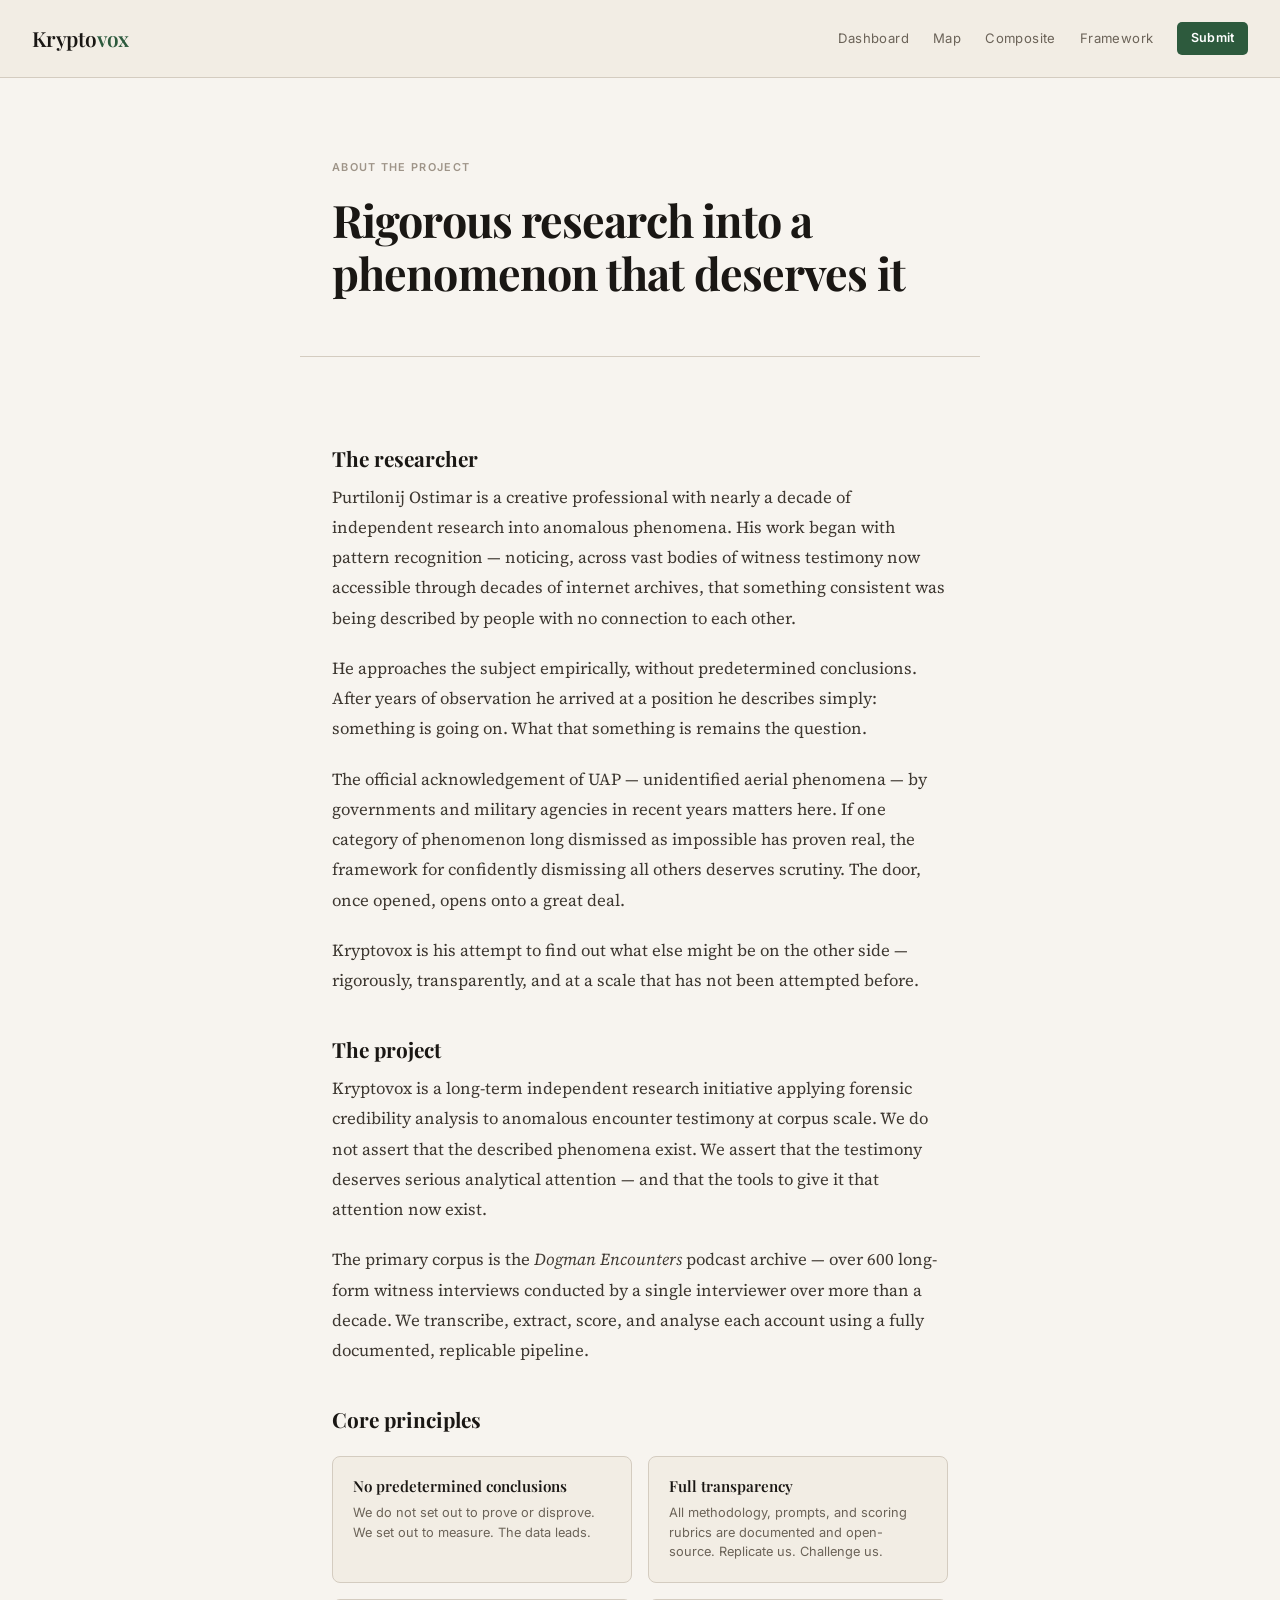
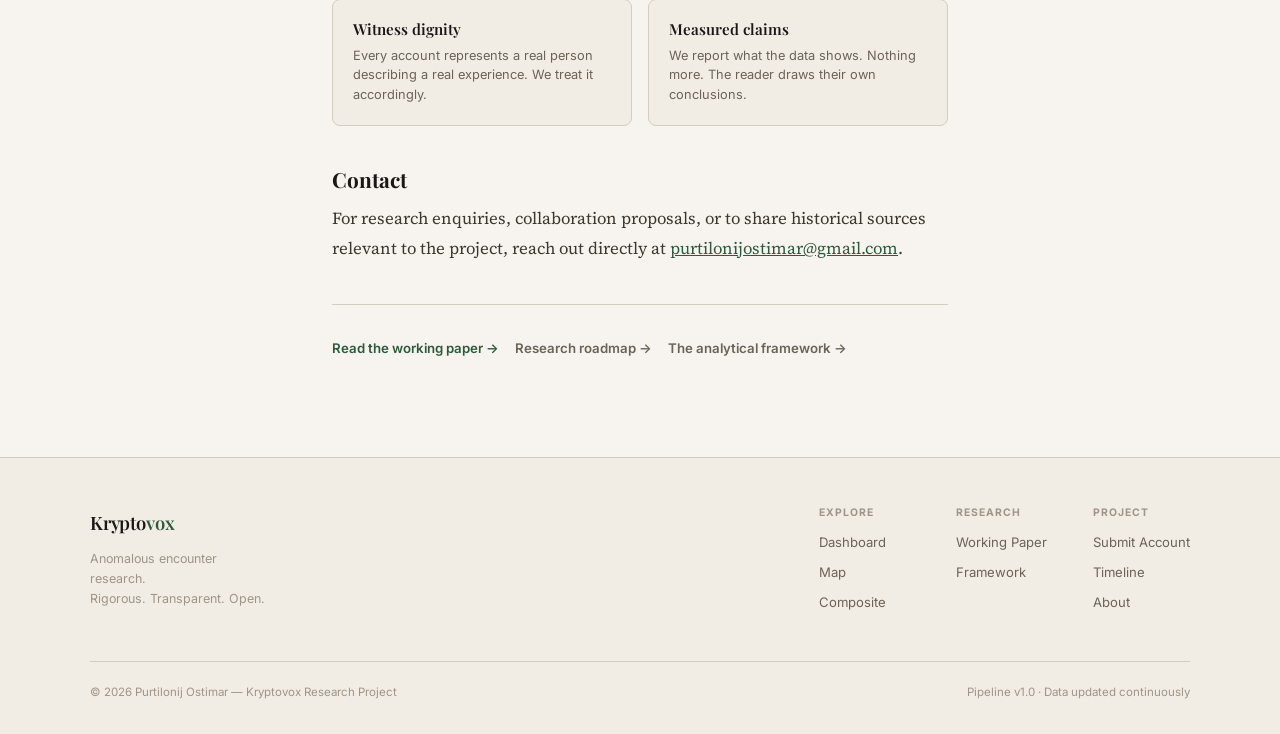
==== commit 3073b03e: "fix: nav double-Dashboard removed; map diamond pins removed — primary source data merged into territ" ====
--- a/docs/about.html
+++ b/docs/about.html
@@ -101,7 +101,6 @@
     <a href="composite.html">Composite</a>
     <a href="framework.html">Framework</a>
     <a href="submit.html" class="nav-submit">Submit</a>
-    <a href="index.html">Dashboard</a>
   </nav>
 </header>
 
